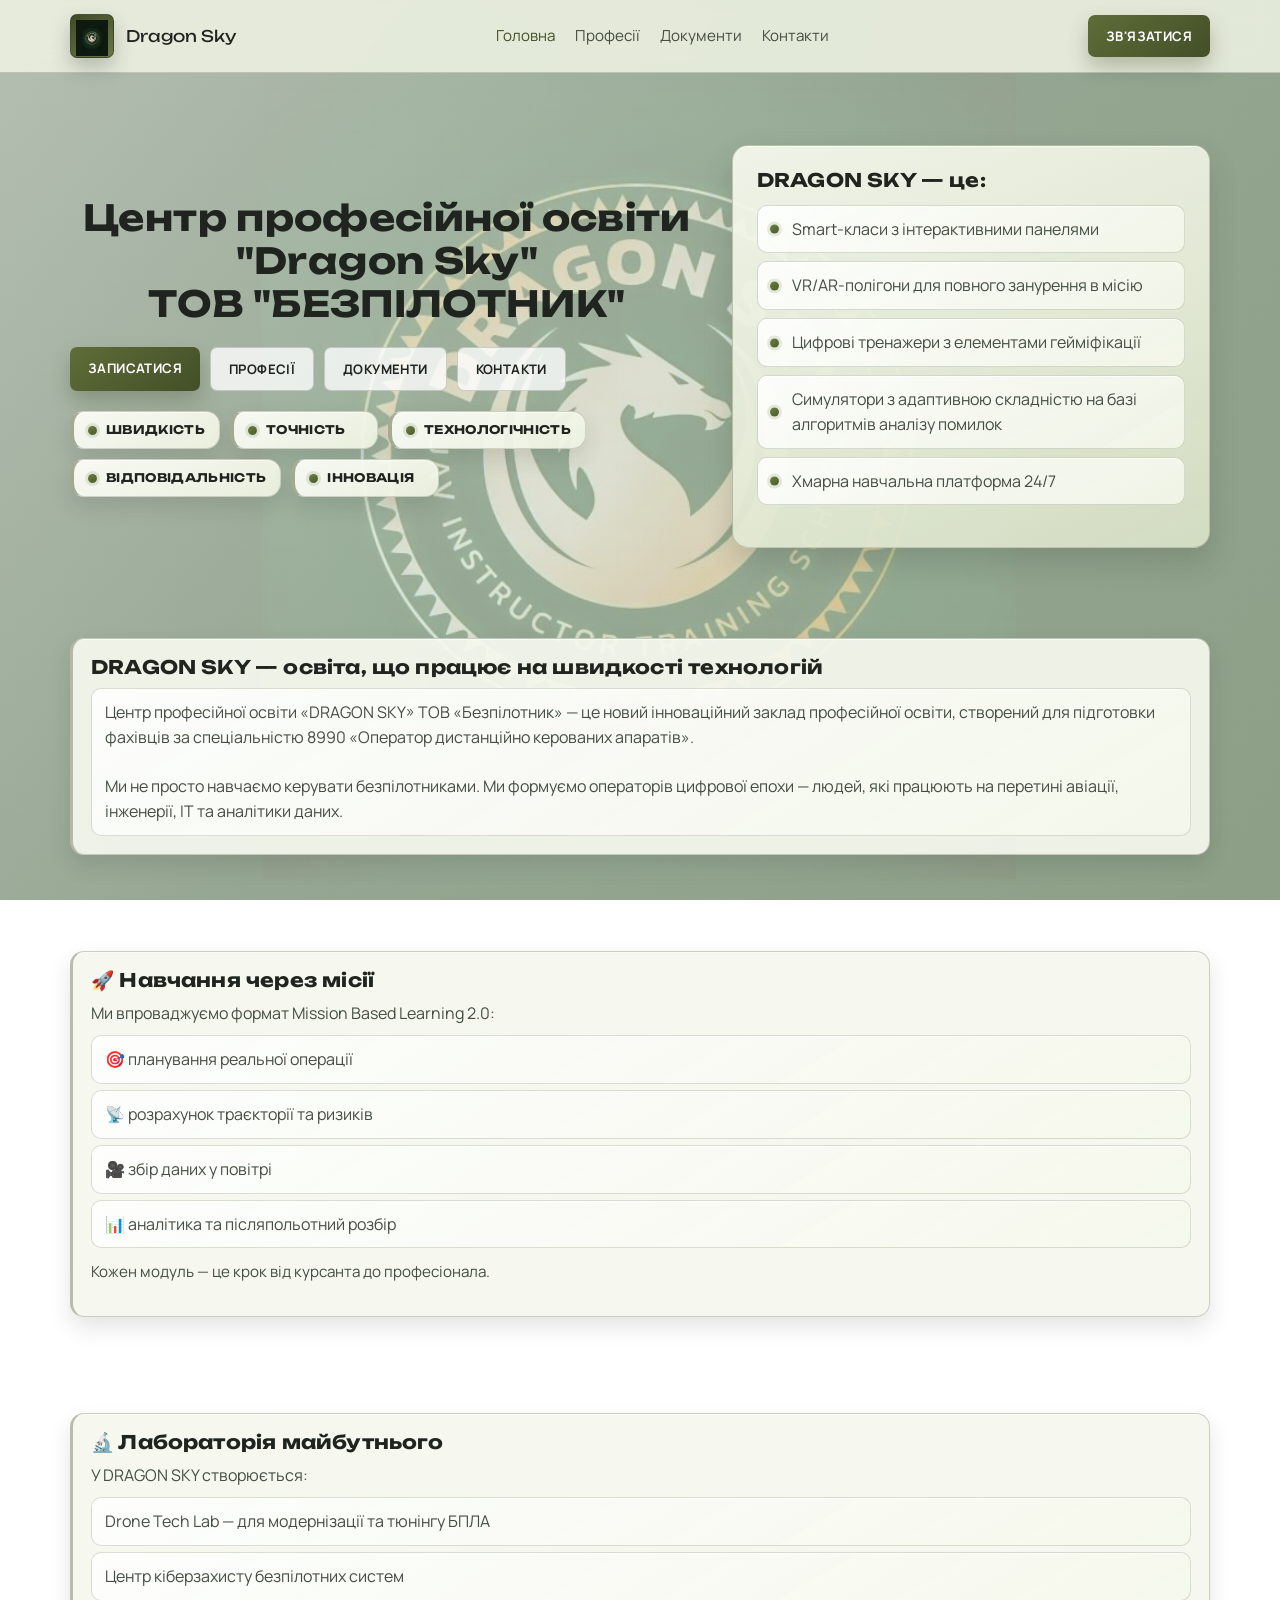
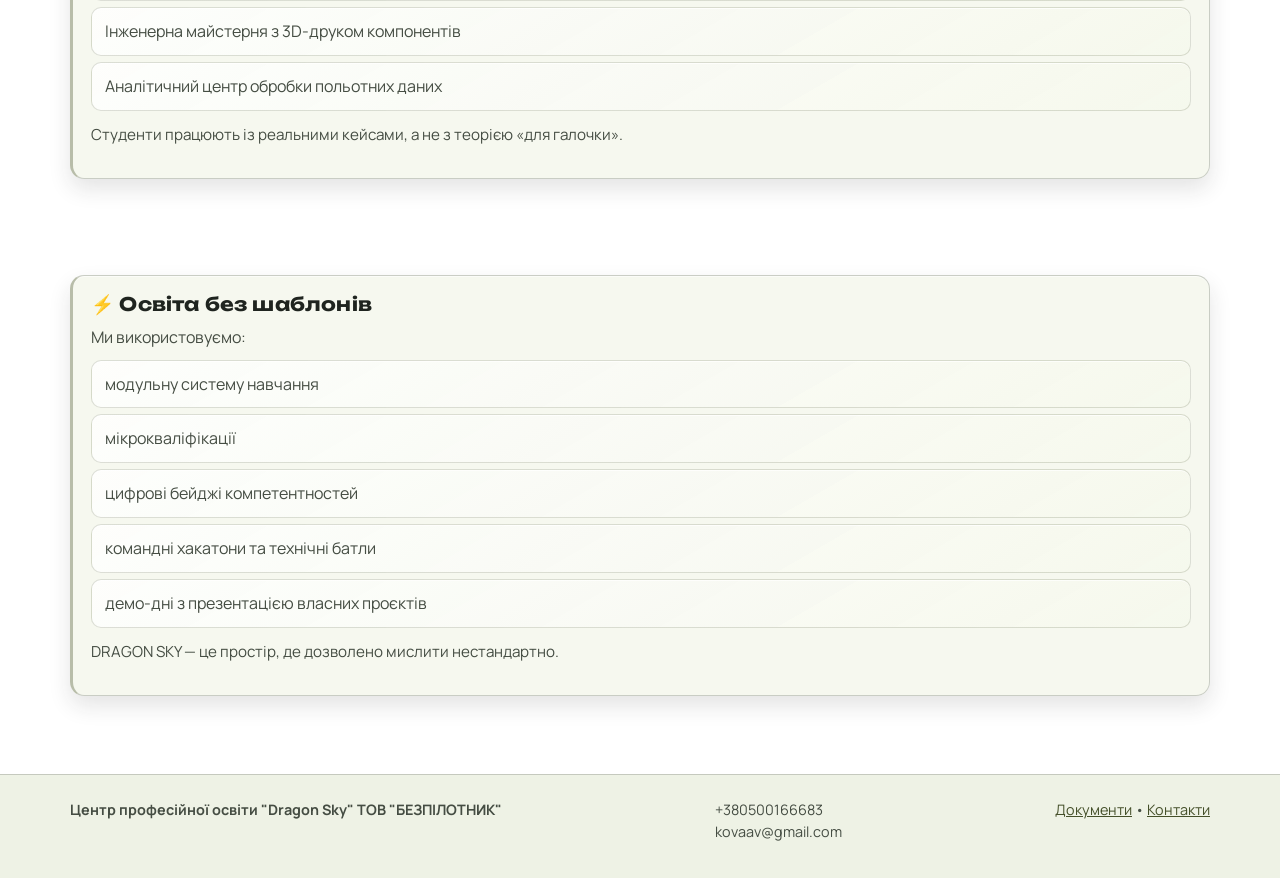
==== index.html @ 557cd629 "Add files via upload" ====
<!doctype html>
<html lang="uk">
<head>
  <meta charset="UTF-8" />
  <meta name="viewport" content="width=device-width, initial-scale=1.0" />
  <title>Dragonsky | Центр професійної освіти "Dragon Sky" ТОВ&nbsp;"БЕЗПІЛОТНИК"</title>
  <meta name="description" content="Офіційна інформація про технікум Dragonsky: програми, документи та контакти." />
  <link rel="preconnect" href="https://fonts.googleapis.com" />
  <link rel="preconnect" href="https://fonts.gstatic.com" crossorigin />
  <link href="https://fonts.googleapis.com/css2?family=Manrope:wght@400;500;700;800&family=Unbounded:wght@500;700&display=swap" rel="stylesheet" />
  <link rel="stylesheet" href="styles.css" />
</head>
<body>
  <div
    class="main-bg"
    data-bg-type="image"
    data-bg-image="logo_main.jpg"
    data-bg-video="media/main-bg.mp4"
  ></div>
  <div class="noise"></div>
  <header>
    <div class="container nav">
      <a class="brand" href="index.html"><span class="brand-badge"><img src="logo_main.jpg" alt="Dragonsky logo" /></span><span class="brand-title">Dragon Sky</span></a><button class="nav-toggle" type="button" aria-label="Відкрити меню" aria-expanded="false" data-nav-toggle>☰</button><nav class="site-nav">
        <ul>
          <li><a class="active" href="index.html">Головна</a></li>
          <li><a href="programs.html">Професії</a></li>
          <li><a href="documents.html">Документи</a></li>
          <li><a href="contacts.html">Контакти</a></li>
        </ul>
      </nav>
      <a class="btn btn-primary" href="contacts.html">Зв'язатися</a>
    </div>
  </header>

  <main class="container">
    <section class="hero">
      <div>
        <h1 class="hero-main-title">Центр&nbsp;професійної освіти <br>"Dragon Sky" ТОВ&nbsp;"БЕЗПІЛОТНИК"</h1>
        <p></p>
        <div class="hero-actions">
          <a class="btn btn-primary" href="contacts.html">Записатися</a>
          <a class="btn btn-secondary" href="programs.html">Професії</a>
          <a class="btn btn-secondary" href="documents.html">Документи</a>
          <a class="btn btn-secondary" href="contacts.html">Контакти</a>
        </div>
        <div class="stats">
          <article class="stat"><span class="stat-dot" aria-hidden="true"></span><strong>швидкість</strong></article>
          <article class="stat"><span class="stat-dot" aria-hidden="true"></span><strong>точність</strong></article>
          <article class="stat"><span class="stat-dot" aria-hidden="true"></span><strong>технологічність</strong></article>
          <article class="stat"><span class="stat-dot" aria-hidden="true"></span><strong>відповідальність</strong></article>
          <article class="stat"><span class="stat-dot" aria-hidden="true"></span><strong>інновація</strong></article>
        </div>
      </div>
      <aside class="hero-card">
        
        <h3>DRAGON SKY — це:</h3>
        <ul>
          <li>Smart-класи з інтерактивними панелями</li>
          <li>VR/AR-полігони для повного занурення в місію</li>
          <li>Цифрові тренажери з елементами гейміфікації</li>
          <li>Симулятори з адаптивною складністю на базі алгоритмів аналізу помилок</li>
          <li>Хмарна навчальна платформа 24/7</li>
        </ul>
        
      </aside>
    </section>
    <section>
      <article class="list-box">
        <h3>DRAGON SKY — освіта, що працює на швидкості технологій</h3>
        <ul>
          <li>Центр професійної освіти «DRAGON SKY» ТОВ «Безпілотник» — це новий інноваційний заклад професійної освіти, створений для підготовки фахівців за спеціальністю 8990 «Оператор дистанційно керованих апаратів».<br><br>
            Ми не просто навчаємо керувати безпілотниками. Ми формуємо операторів цифрової епохи — людей, які працюють на перетині авіації, інженерії, ІТ та аналітики даних.
          </li>
        </ul>
      </article>
    </section>
    <section>
      <article class="list-box">
        <h3>🚀 Навчання через місії</h3>
        
        <p>Ми впроваджуємо формат Mission Based Learning 2.0:</p>
        <ul>
          <li>🎯 планування реальної операції</li>
          <li>📡 розрахунок траєкторії та ризиків</li>
          <li>🎥 збір даних у повітрі</li>
          <li>📊 аналітика та післяпольотний розбір</li>
        </ul>
        <p class="hero-card-note">Кожен модуль — це крок від курсанта до професіонала.</p>
      </article>
    </section>
    

    <section>
      <article class="list-box">
        <h3>🔬 Лабораторія майбутнього</h3>
        
        <p>У DRAGON SKY створюється:</p>
        <ul>
          <li>Drone Tech Lab — для модернізації та тюнінгу БПЛА</li>
          <li>Центр кіберзахисту безпілотних систем</li>
          <li>Інженерна майстерня з 3D-друком компонентів</li>
          <li>Аналітичний центр обробки польотних даних</li>
        </ul>
        <p class="hero-card-note">Студенти працюють із реальними кейсами, а не з теорією «для галочки».</p>
      </article>
    </section>
    <section>
      <article class="list-box">
        <h3>⚡ Освіта без шаблонів</h3>
        
        <p>Ми використовуємо:</p>
        <ul>
          <li>модульну систему навчання</li>
          <li>мікрокваліфікації</li>
          <li>цифрові бейджі компетентностей</li>
          <li>командні хакатони та технічні батли</li>
          <li>демо-дні з презентацією власних проєктів</li>
        </ul>
        <p class="hero-card-note">DRAGON SKY — це простір, де дозволено мислити нестандартно.</p>
      </article>
    </section>

    

    
  
  </main>

  <footer>
    <div class="container footer-grid">
      <div><strong>Центр професійної освіти "Dragon Sky" ТОВ "БЕЗПІЛОТНИК"</strong></div>
      <div>+380500166683<br />kovaav@gmail.com</div>
      <div><a href="documents.html">Документи</a> • <a href="contacts.html">Контакти</a></div>
    </div>
  </footer>

  <script src="main-bg.js"></script>
  <script src="nav-mobile.js"></script>
</body>
</html>
---- styles.css ----
:root {
  --bg-a: #e7e9de;
  --bg-b: #dce1cc;
  --bg-c: #cfd7bb;
  --ink: #1f241f;
  --ink-soft: #454d43;
  --accent: #6a7a3d;
  --accent-dark: #45502a;
  --line: rgba(31, 36, 31, 0.2);
  --card: rgba(246, 248, 238, 0.92);
  --card-strong: rgba(240, 243, 230, 0.96);
  --success: #587748;
  --shadow: 0 14px 30px rgba(31, 36, 31, 0.16);
}

* {
  box-sizing: border-box;
  margin: 0;
  padding: 0;
}

html,
body {
  min-height: 100%;
  scroll-behavior: smooth;
}

body {
  min-height: 100vh;
  display: flex;
  flex-direction: column;
  font-family: "Manrope", "Segoe UI", sans-serif;
  color: var(--ink);
  line-height: 1.55;
  background:
    radial-gradient(circle at 7% 11%, rgba(106, 122, 61, 0.18), transparent 33%),
    radial-gradient(circle at 89% 2%, rgba(91, 109, 68, 0.16), transparent 29%),
    linear-gradient(130deg, var(--bg-a) 0%, var(--bg-b) 48%, var(--bg-c) 100%);
}

body.has-custom-main-bg {
  background: none;
}

.main-bg {
  position: fixed;
  inset: 0;
  z-index: -3;
  background-size: cover;
  background-position: center;
  background-repeat: no-repeat;
  overflow: hidden;
}

.main-bg.main-bg-logo {
  background-size: cover;
}

.main-bg video {
  width: 100%;
  height: 100%;
  object-fit: cover;
}

.main-bg::after {
  content: "";
  position: absolute;
  inset: 0;
  background:
    linear-gradient(130deg, rgba(231, 233, 222, 0.78) 0%, rgba(220, 225, 204, 0.68) 48%, rgba(207, 215, 187, 0.68) 100%);
}

.noise {
  position: fixed;
  inset: 0;
  pointer-events: none;
  opacity: 0.05;
  background-image:
    linear-gradient(rgba(34, 38, 43, 0.08) 1px, transparent 1px),
    linear-gradient(90deg, rgba(34, 38, 43, 0.08) 1px, transparent 1px);
  background-size: 22px 22px;
  z-index: -1;
}

.container {
  width: min(1140px, 92vw);
  margin: 0 auto;
}

h1,
h2,
h3 {
  font-family: "Unbounded", sans-serif;
  letter-spacing: 0.01em;
  line-height: 1.1;
}

header {
  position: sticky;
  top: 0;
  z-index: 20;
  backdrop-filter: blur(10px);
  background: rgba(236, 240, 224, 0.9);
  border-bottom: 1px solid var(--line);
}

.nav {
  display: flex;
  align-items: center;
  justify-content: space-between;
  gap: 16px;
  padding: 14px 0;
}

.brand {
  display: flex;
  gap: 12px;
  align-items: center;
  text-decoration: none;
  color: inherit;
}

.brand-badge {
  width: 44px;
  height: 44px;
  border-radius: 7px;
  background: linear-gradient(150deg, #3f4b28 0%, #687744 100%);
  border: 1px solid rgba(31, 36, 31, 0.35);
  display: grid;
  place-items: center;
  box-shadow: 0 10px 20px rgba(31, 36, 31, 0.24);
  overflow: hidden;
}

.brand-badge img {
  width: 100%;
  height: 100%;
  object-fit: contain;
  display: block;
  padding: 5px;
  filter: contrast(1.12) saturate(0.6) sepia(0.2) hue-rotate(-8deg) brightness(0.95);
}

.brand-title {
  font-family: "Unbounded", sans-serif;
  font-size: 1rem;
}

nav ul {
  display: flex;
  list-style: none;
  gap: 20px;
  font-size: 0.95rem;
}

nav a {
  color: var(--ink-soft);
  text-decoration: none;
  transition: color 0.2s ease;
}

nav a.active,
nav a:hover {
  color: var(--accent-dark);
}

.nav-toggle {
  display: none;
  width: 42px;
  height: 42px;
  border: 1px solid rgba(69, 80, 42, 0.28);
  border-radius: 10px;
  background: rgba(255, 255, 255, 0.82);
  color: #3f4b28;
  font-size: 1.35rem;
  line-height: 1;
  cursor: pointer;
}

.btn {
  border: none;
  border-radius: 7px;
  padding: 11px 18px;
  font-weight: 700;
  cursor: pointer;
  font-family: inherit;
  text-decoration: none;
  display: inline-block;
  text-transform: uppercase;
  letter-spacing: 0.03em;
  font-size: 0.82rem;
}

.btn-primary {
  color: #fff;
  background: linear-gradient(140deg, #5e6d38 0%, #434f28 100%);
  box-shadow: 0 10px 20px rgba(62, 73, 39, 0.3);
}

.btn-secondary {
  color: var(--ink);
  border: 1px solid var(--line);
  background: rgba(255, 255, 255, 0.78);
}

main {
  flex: 1;
  padding-bottom: 30px;
}

.hero {
  padding: 72px 0 42px;
  display: grid;
  grid-template-columns: 1.14fr 0.86fr;
  gap: 28px;
  align-items: center;
}

.kicker {
  display: inline-flex;
  align-items: center;
  color: #4d6539;
  border: 1px solid rgba(77, 101, 57, 0.36);
  background: rgba(77, 101, 57, 0.14);
  border-radius: 7px;
  padding: 7px 12px;
  font-size: 0.8rem;
  margin-bottom: 15px;
  text-transform: uppercase;
  letter-spacing: 0.03em;
}

h1 {
  font-size: clamp(2rem, 4vw, 3.1rem);
  margin-bottom: 14px;
}

.hero-main-title {
  font-size: clamp(1.55rem, 2.8vw, 2.35rem);
  line-height: 1.2;
  text-align: center;
  margin-inline: auto;
}


p,
li {
  color: var(--ink-soft);
}

a {
  color: var(--accent-dark);
}

.hero p {
  margin-bottom: 22px;
  max-width: 58ch;
}

.hero-actions {
  display: flex;
  gap: 10px;
  flex-wrap: wrap;
  margin-bottom: 20px;
}

.stats {
  display: flex;
  gap: 10px;
  flex-wrap: wrap;
}

.stat,
.card,
.step,
.list-box {
  background: var(--card);
  border: 1px solid var(--line);
  border-radius: 14px;
  box-shadow: 0 10px 22px rgba(31, 36, 31, 0.12), inset 0 1px 0 rgba(255, 255, 255, 0.6);
}

.stat {
  padding: 11px 14px;
  min-width: 148px;
  display: inline-flex;
  align-items: center;
  gap: 9px;
  background: linear-gradient(155deg, rgba(252, 253, 248, 0.95) 0%, rgba(237, 242, 225, 0.94) 100%);
  border-color: rgba(69, 80, 42, 0.22);
  border-left: 4px solid rgba(69, 80, 42, 0.44);
  transition: transform 0.18s ease, box-shadow 0.18s ease, border-color 0.18s ease;
}

.stat strong {
  display: inline-block;
  font-family: "Unbounded", sans-serif;
  margin-bottom: 0;
  font-size: 0.74rem;
  line-height: 1.18;
  letter-spacing: 0.028em;
  text-transform: uppercase;
  overflow-wrap: anywhere;
  word-break: break-word;
}

.stat-dot {
  width: 9px;
  height: 9px;
  border-radius: 50%;
  flex: 0 0 auto;
  background: linear-gradient(140deg, #6f8042 0%, #49572b 100%);
  box-shadow: 0 0 0 3px rgba(94, 109, 56, 0.15);
}

.stat:hover {
  transform: translateY(-2px);
  box-shadow: 0 14px 24px rgba(31, 36, 31, 0.16), inset 0 1px 0 rgba(255, 255, 255, 0.7);
  border-color: rgba(69, 80, 42, 0.36);
}

.hero-card {
  border-radius: 16px;
  background: linear-gradient(158deg, rgba(244, 247, 236, 0.95) 0%, rgba(229, 235, 215, 0.94) 56%, rgba(215, 224, 197, 0.93) 100%);
  border: 1px solid rgba(69, 80, 42, 0.26);
  padding: 24px;
  box-shadow: 0 14px 30px rgba(31, 36, 31, 0.16), inset 0 1px 0 rgba(255, 255, 255, 0.62);
}


.hero-card-kicker {
  display: inline-flex;
  align-items: center;
  border-radius: 999px;
  border: 1px solid rgba(69, 80, 42, 0.36);
  background: rgba(90, 108, 54, 0.12);
  color: #3d4925;
  font-size: 0.75rem;
  font-weight: 700;
  letter-spacing: 0.05em;
  text-transform: uppercase;
  padding: 5px 10px;
  margin-bottom: 10px;
}

.hero-card h3 {
  margin-bottom: 12px;
}

.hero-card ul,
.clean-list {
  list-style: none;
  display: grid;
  gap: 8px;
  margin: 14px 0 18px;
}

.hero-card li,
.clean-list li {
  padding: 11px 13px 11px 34px;
  border-radius: 10px;
  background: linear-gradient(150deg, rgba(255, 255, 255, 0.86) 0%, rgba(245, 248, 236, 0.82) 100%);
  border: 1px solid rgba(69, 80, 42, 0.2);
  box-shadow: inset 0 1px 0 rgba(255, 255, 255, 0.72);
  position: relative;
}

.hero-card li::before {
  content: "";
  position: absolute;
  left: 12px;
  top: 50%;
  width: 9px;
  height: 9px;
  border-radius: 50%;
  transform: translateY(-50%);
  background: linear-gradient(145deg, #6d7f41 0%, #4c5a2d 100%);
  box-shadow: 0 0 0 3px rgba(109, 127, 65, 0.16);
}

.hero-card-note {
  margin-top: 12px;
  margin-bottom: 14px;
  font-size: 0.95rem;
}

.hero-card-cta {
  width: 100%;
  text-align: center;
}

section {
  padding: 48px 0;
}

.section-head {
  display: flex;
  justify-content: space-between;
  align-items: end;
  gap: 12px;
  margin-bottom: 20px;
}

.section-head p {
  max-width: 62ch;
}

.section-flow {
  padding-top: 30px;
  padding-bottom: 30px;
}

.section-subtitle {
  margin-top: -2px;
  margin-bottom: 10px;
  font-size: 0.84rem;
  letter-spacing: 0.03em;
  text-transform: uppercase;
  color: #4f6131;
  font-weight: 700;
}

.grid-3 {
  display: grid;
  grid-template-columns: repeat(3, 1fr);
  gap: 16px;
}

.grid-2 {
  display: grid;
  grid-template-columns: repeat(2, 1fr);
  gap: 16px;
}

.card,
.list-box {
  padding: 18px;
  border-left: 3px solid rgba(69, 80, 42, 0.35);
}

.card-link {
  display: block;
  color: inherit;
  text-decoration: none;
  transition: transform 0.18s ease, box-shadow 0.18s ease, border-color 0.18s ease;
}

.card-link:hover,
.card-link:focus-visible {
  transform: translateY(-3px);
  box-shadow: 0 16px 28px rgba(31, 36, 31, 0.2);
  border-left-color: var(--accent-dark);
}

.card h3,
.list-box h3 {
  margin-bottom: 10px;
}

.program-detail h3 {
  margin-top: 22px;
}

.program-detail h3:first-of-type {
  margin-top: 0;
}

.program-detail p {
  margin: 12px 0;
}

.program-cta {
  margin-top: 14px;
}

.card ul,
.list-box ul {
  list-style: none;
  margin-top: 10px;
  display: grid;
  gap: 6px;
}

.list-box ul li {
  padding: 11px 13px;
  border-radius: 10px;
  background: linear-gradient(150deg, rgba(255, 255, 255, 0.84) 0%, rgba(245, 248, 236, 0.8) 100%);
  border: 1px solid rgba(69, 80, 42, 0.18);
  box-shadow: inset 0 1px 0 rgba(255, 255, 255, 0.7);
}

.list-box.program-detail ul {
  list-style: disc;
  display: block;
  padding-left: 20px;
  margin: 8px 0 16px;
}

.list-box.program-detail ul li {
  padding: 0;
  margin: 0 0 6px;
  border: none;
  background: none;
  box-shadow: none;
}

.list-box.program-detail ul li:last-child {
  margin-bottom: 0;
}


.list-box li img,
.list-box img {
  width: 100%;
  max-width: 520px;
  height: auto;
  display: block;
  border-radius: 8px;
}

.news-date {
  font-size: 0.8rem;
  color: var(--accent-dark);
  font-weight: 800;
  margin-bottom: 8px;
}

.process {
  display: grid;
  grid-template-columns: repeat(4, 1fr);
  gap: 12px;
}

.step {
  padding: 16px;
}

.step .num {
  display: block;
  margin-bottom: 8px;
  font-family: "Unbounded", sans-serif;
  color: var(--accent-dark);
}

.page-hero {
  padding: 58px 0 16px;
}

.page-hero h1 {
  margin-bottom: 10px;
}

.highlight {
  margin: 18px 0 0;
  background: linear-gradient(130deg, #394227 0%, #586738 100%);
  color: #fff;
  border-radius: 12px;
  padding: 24px;
  border: 1px solid rgba(255, 255, 255, 0.16);
}

.highlight p,
.highlight li {
  color: rgba(255, 255, 255, 0.86);
  margin-top: 8px;
}

.form-wrap {
  display: grid;
  grid-template-columns: 1fr 1fr;
  gap: 18px;
}

.form-card {
  background: var(--card-strong);
  border: 1px solid var(--line);
  border-radius: 10px;
  padding: 22px;
  box-shadow: var(--shadow);
}

.form-grid {
  display: grid;
  grid-template-columns: 1fr 1fr;
  gap: 12px;
}

.form-grid .full {
  grid-column: 1 / -1;
}

label {
  display: grid;
  gap: 6px;
  font-size: 0.92rem;
  color: var(--ink-soft);
}

input,
select,
textarea {
  width: 100%;
  border: 1px solid var(--line);
  border-radius: 7px;
  padding: 11px 12px;
  font: inherit;
  color: var(--ink);
  background: #fff;
}

textarea {
  min-height: 110px;
  resize: vertical;
}

.form-actions {
  display: flex;
  flex-wrap: wrap;
  gap: 10px;
  margin-top: 14px;
}

.form-note {
  margin-top: 10px;
  font-size: 0.88rem;
}

.status {
  margin-top: 10px;
  font-size: 0.92rem;
  color: var(--success);
}

.contact-list {
  list-style: none;
  display: grid;
  gap: 10px;
}

.contact-list strong {
  display: block;
  color: var(--ink);
}

.chips {
  display: flex;
  flex-wrap: wrap;
  gap: 8px;
  margin-top: 12px;
}

.chip {
  border: 1px solid var(--line);
  border-radius: 7px;
  padding: 6px 12px;
  font-size: 0.85rem;
  color: var(--accent-dark);
  background: rgba(106, 122, 61, 0.2);
  text-decoration: none;
}

.contact-map {
  border: 1px solid var(--line);
  border-radius: 10px;
  background: linear-gradient(160deg, #f1f4e6 0%, #e3ead4 100%);
  padding: 18px;
  box-shadow: var(--shadow);
}

.contact-map h3 {
  margin-bottom: 10px;
}

footer {
  border-top: 1px solid var(--line);
  padding: 24px 0 34px;
  font-size: 0.9rem;
  color: var(--ink-soft);
  background: rgba(232, 237, 220, 0.72);
}

.footer-grid {
  display: flex;
  justify-content: space-between;
  flex-wrap: wrap;
  gap: 12px;
}

@media (max-width: 980px) {
  .nav {
    position: relative;
  }

  .nav-toggle {
    display: inline-grid;
    place-items: center;
  }

  .nav > a.btn {
    display: none;
  }

  .site-nav {
    position: absolute;
    right: 0;
    top: calc(100% + 8px);
    width: min(320px, 92vw);
    z-index: 25;
  }

  .site-nav ul {
    display: none;
    grid-template-columns: 1fr;
    gap: 8px;
    background: rgba(241, 245, 232, 0.98);
    border: 1px solid rgba(69, 80, 42, 0.24);
    border-radius: 12px;
    box-shadow: 0 16px 28px rgba(31, 36, 31, 0.18);
    padding: 10px;
  }

  .nav.is-open .site-nav ul {
    display: grid;
  }

  .site-nav a {
    display: block;
    border-radius: 8px;
    padding: 10px 12px;
    background: rgba(255, 255, 255, 0.84);
    border: 1px solid rgba(69, 80, 42, 0.14);
  }

  .hero,
  .form-wrap,
  .grid-2 {
    grid-template-columns: 1fr;
  }

  .grid-3,
  .process {
    grid-template-columns: 1fr 1fr;
  }

  .hero-card {
    padding: 22px;
  }


  .section-flow {
    padding-top: 22px;
    padding-bottom: 22px;
  }
}

@media (max-width: 640px) {
  header {
    position: static;
  }

  section {
    padding: 28px 0;
  }

  .hero {
    padding: 44px 0 28px;
    gap: 20px;
  }

  h1 {
    font-size: 1.7rem;
    line-height: 1.15;
  }

  .stats {
    display: grid;
    grid-template-columns: 1fr;
    gap: 10px;
  }

  .stat {
    min-width: 0;
    width: 100%;
    padding: 10px 11px;
    gap: 7px;
  }

  .stat strong {
    font-size: 0.76rem;
    letter-spacing: 0.02em;
  }

  .stat-dot {
    width: 8px;
    height: 8px;
  }

  .grid-3,
  .process,
  .form-grid {
    grid-template-columns: 1fr;
  }

  .btn {
    width: 100%;
    text-align: center;
  }

  .list-box {
    padding: 16px;
  }

  .list-box h3 {
    font-size: 1.1rem;
  }

  .list-box ul {
    gap: 8px;
  }

  .list-box ul li {
    padding: 12px 14px;
  }

  .program-detail {
    padding: 18px;
  }

  .program-detail h3 {
    font-size: 1.1rem;
    line-height: 1.25;
    margin-top: 20px;
  }

  .program-detail p,
  .program-detail li {
    font-size: 1rem;
  }

  .program-detail ul {
    padding-left: 18px;
    margin: 8px 0 14px;
  }
}
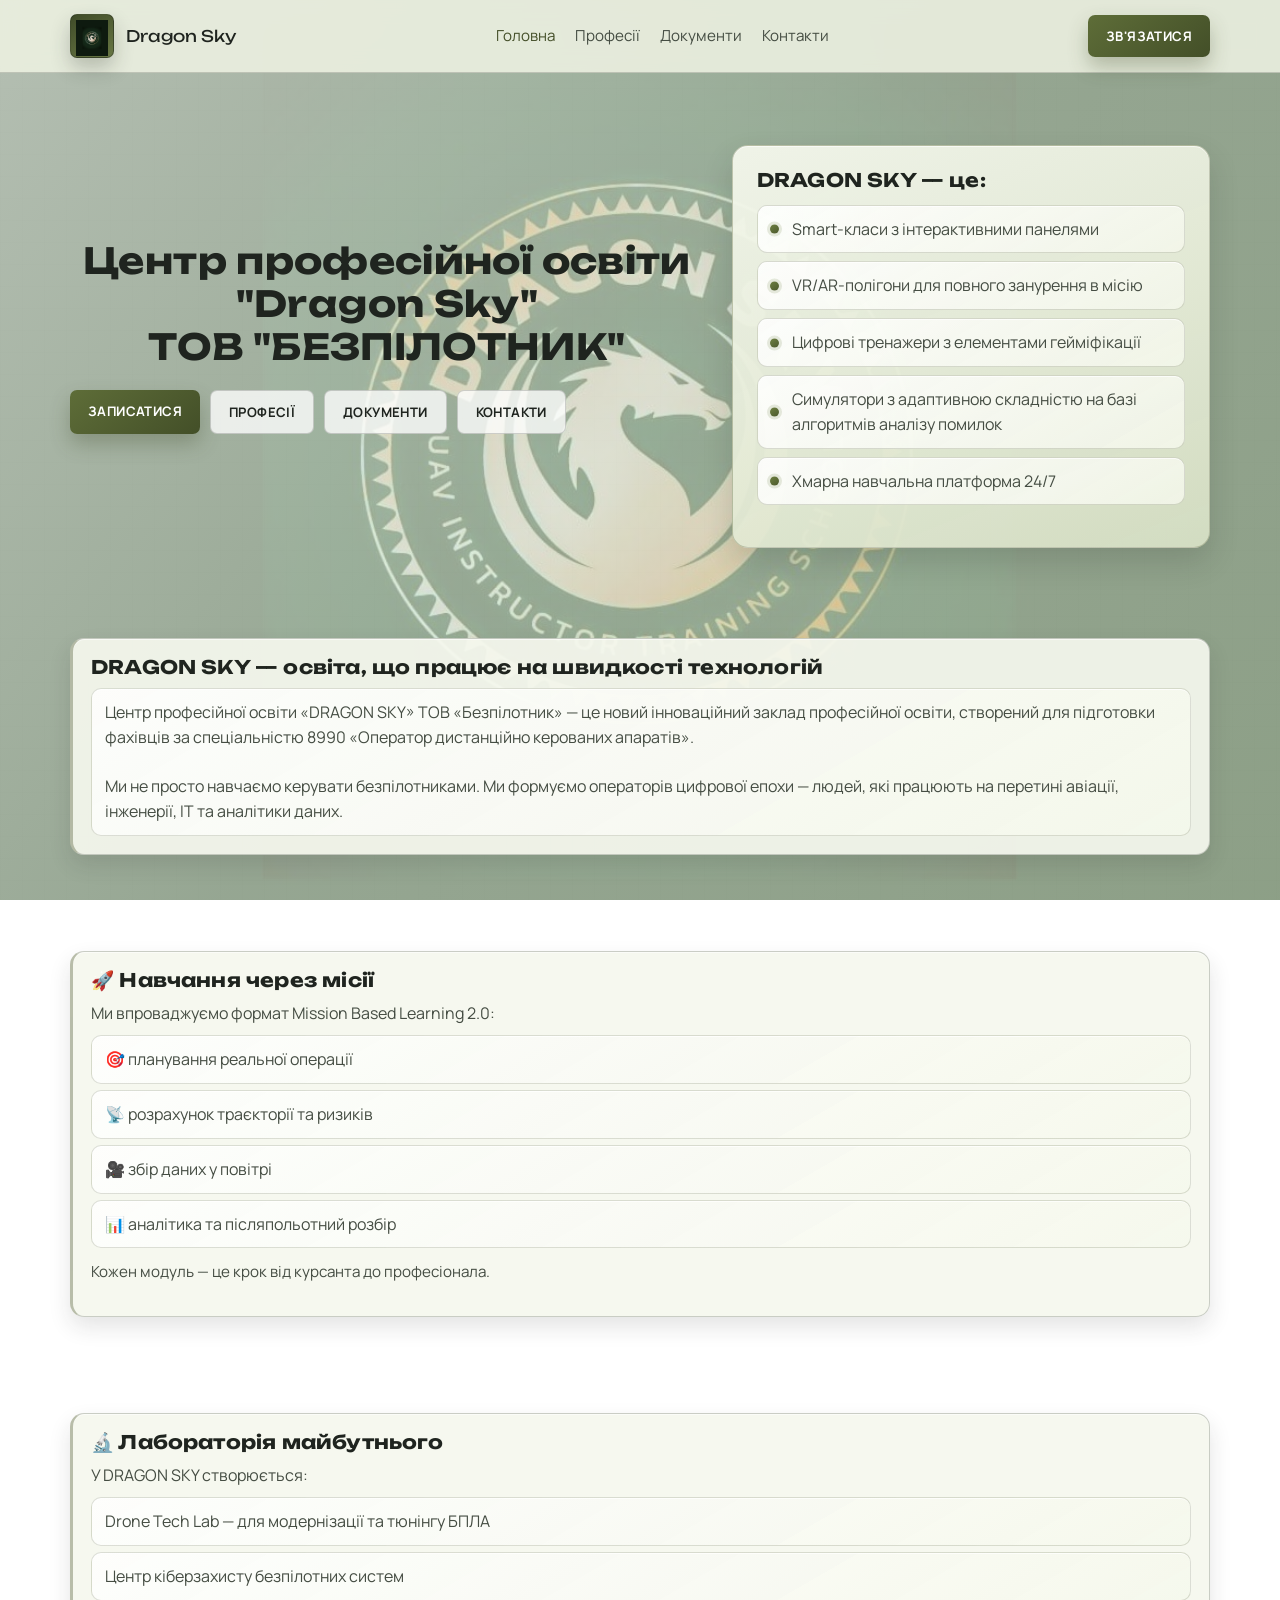
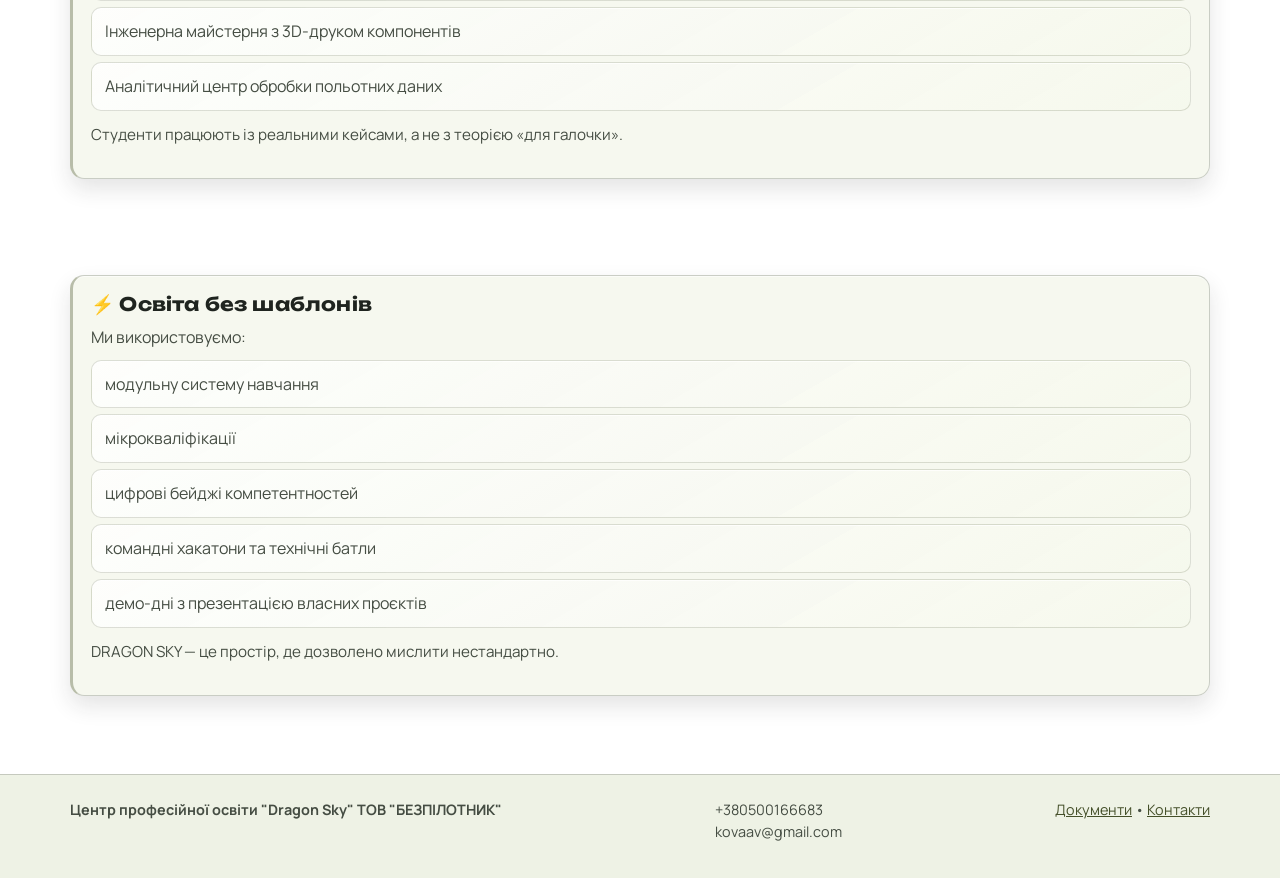
==== commit f85bde36: "Update index.html" ====
--- a/index.html
+++ b/index.html
@@ -43,13 +43,7 @@
           <a class="btn btn-secondary" href="documents.html">Документи</a>
           <a class="btn btn-secondary" href="contacts.html">Контакти</a>
         </div>
-        <div class="stats">
-          <article class="stat"><span class="stat-dot" aria-hidden="true"></span><strong>швидкість</strong></article>
-          <article class="stat"><span class="stat-dot" aria-hidden="true"></span><strong>точність</strong></article>
-          <article class="stat"><span class="stat-dot" aria-hidden="true"></span><strong>технологічність</strong></article>
-          <article class="stat"><span class="stat-dot" aria-hidden="true"></span><strong>відповідальність</strong></article>
-          <article class="stat"><span class="stat-dot" aria-hidden="true"></span><strong>інновація</strong></article>
-        </div>
+        
       </div>
       <aside class="hero-card">
         
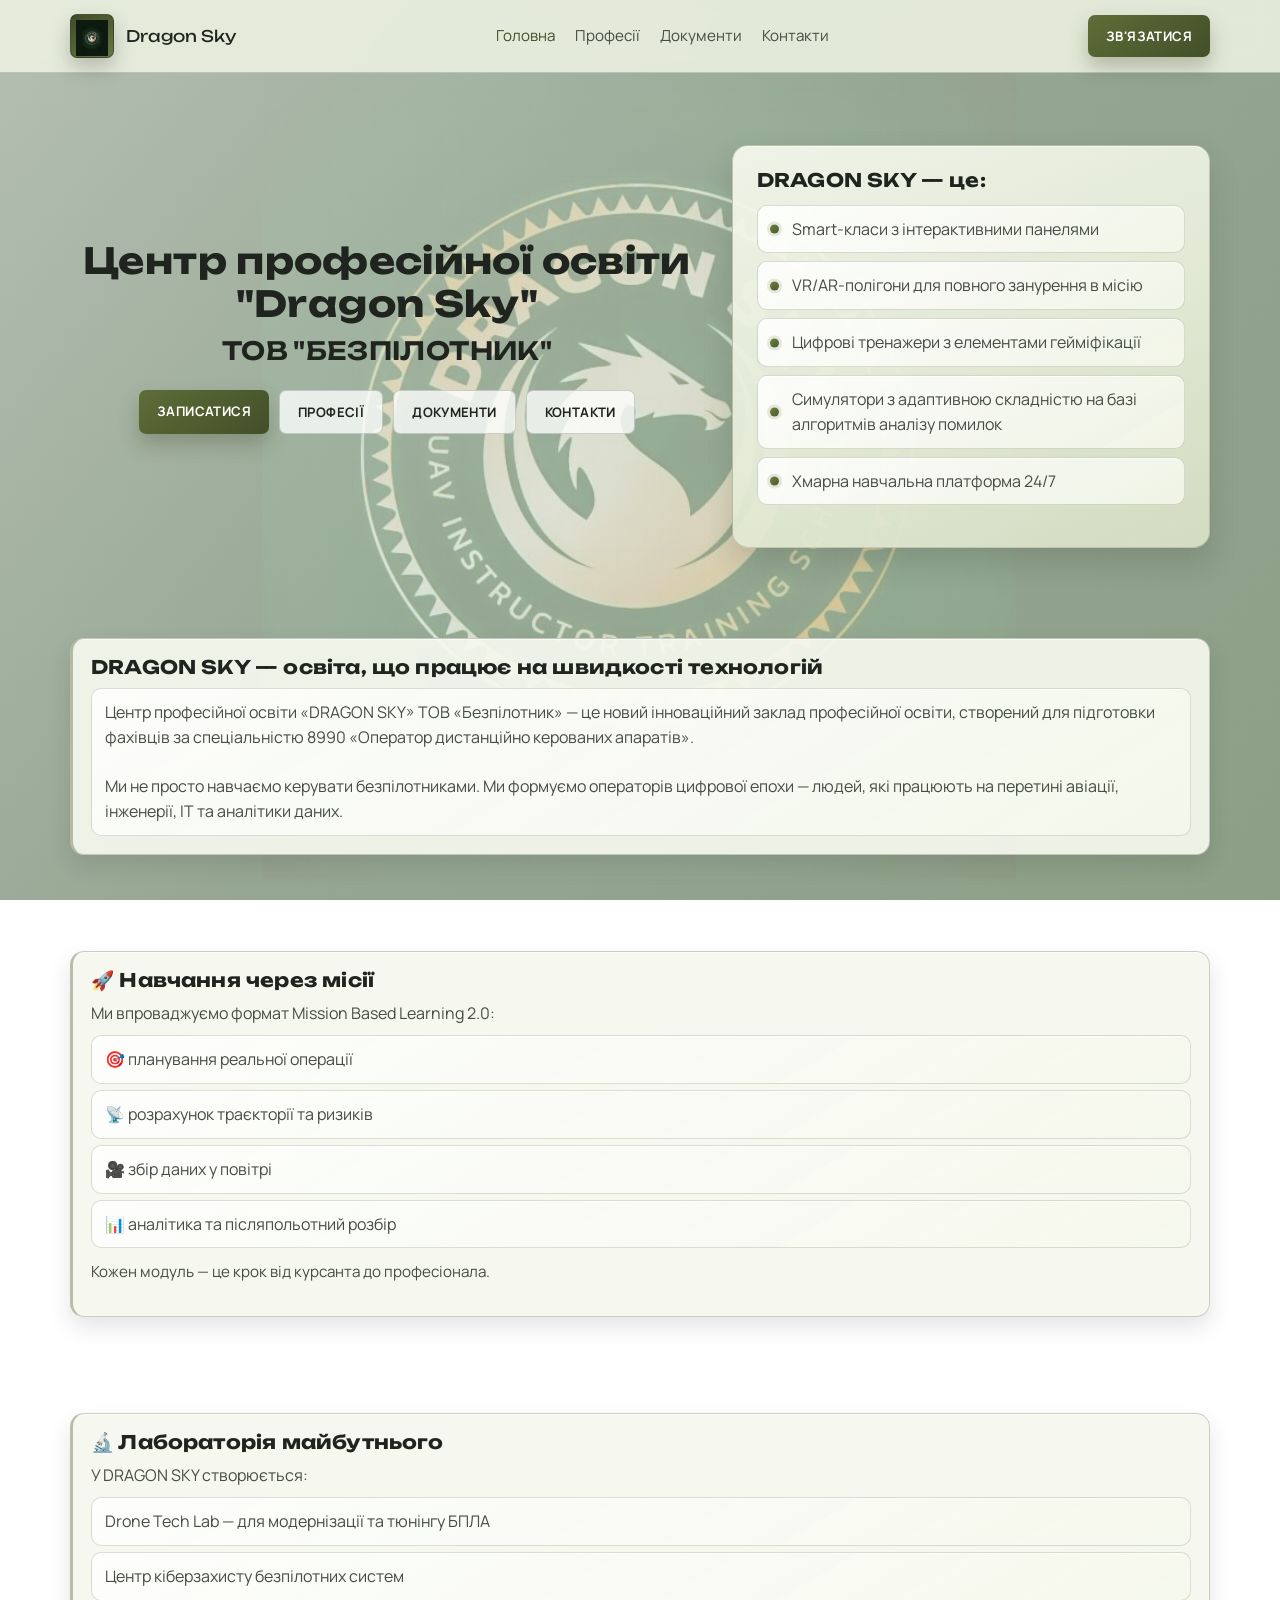
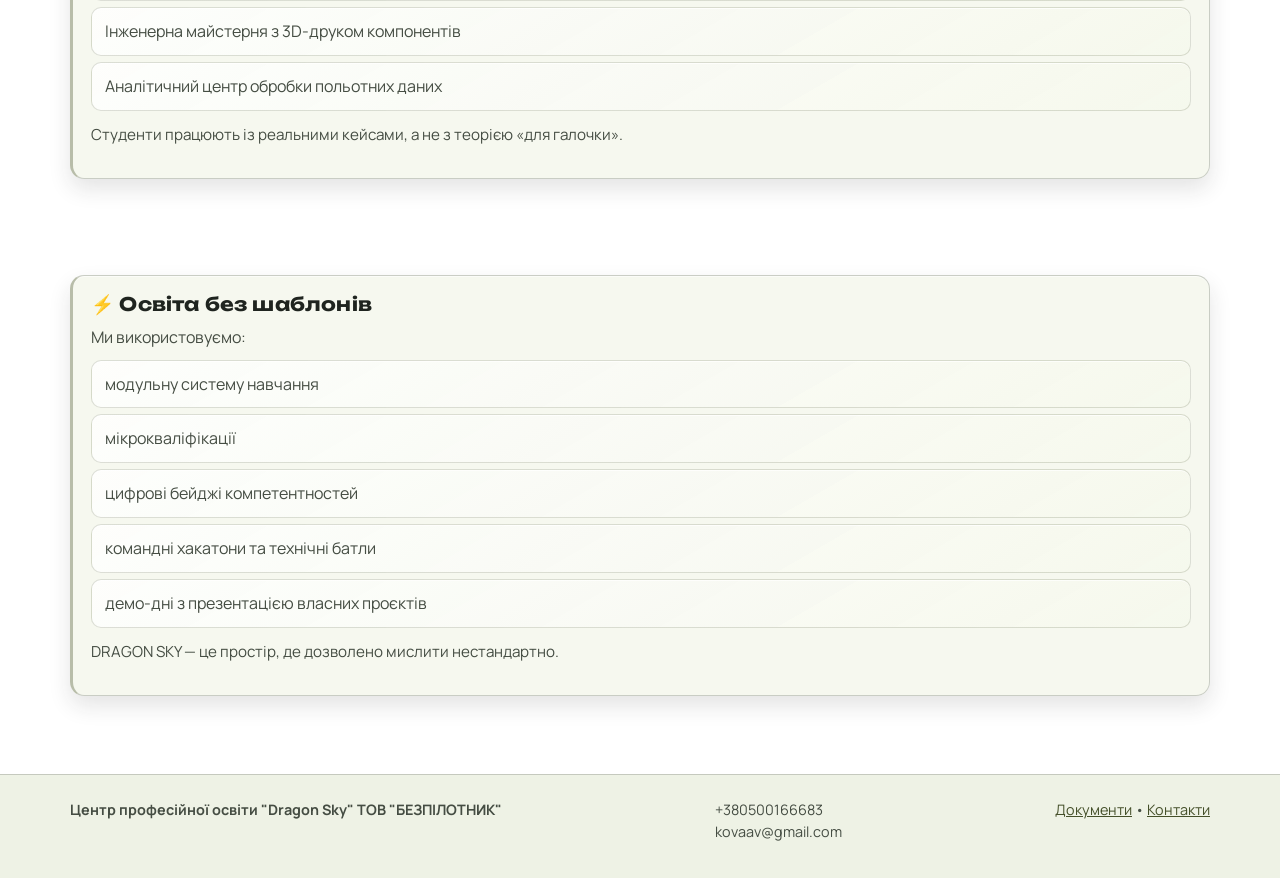
==== commit da7088dd: "Update index.html" ====
--- a/index.html
+++ b/index.html
@@ -35,9 +35,10 @@
   <main class="container">
     <section class="hero">
       <div>
-        <h1 class="hero-main-title">Центр&nbsp;професійної освіти <br>"Dragon Sky" ТОВ&nbsp;"БЕЗПІЛОТНИК"</h1>
+        <h1 class="hero-main-title">Центр&nbsp;професійної освіти <br>"Dragon Sky" <span class="company-legal-small">ТОВ&nbsp;"БЕЗПІЛОТНИК"</span></h1>
+
         <p></p>
-        <div class="hero-actions">
+        <div class="hero-actions hero-actions-center">
           <a class="btn btn-primary" href="contacts.html">Записатися</a>
           <a class="btn btn-secondary" href="programs.html">Професії</a>
           <a class="btn btn-secondary" href="documents.html">Документи</a>
--- a/styles.css
+++ b/styles.css
@@ -104,6 +104,10 @@
   border-bottom: 1px solid var(--line);
 }
 
+.hero-actions-center {
+  justify-content: center;
+}
+
 .nav {
   display: flex;
   align-items: center;
@@ -550,6 +554,12 @@
   margin-bottom: 10px;
 }
 
+.company-legal-small {
+  font-size: 0.7em;
+  font-weight: 600;
+}
+
+
 .highlight {
   margin: 18px 0 0;
   background: linear-gradient(130deg, #394227 0%, #586738 100%);
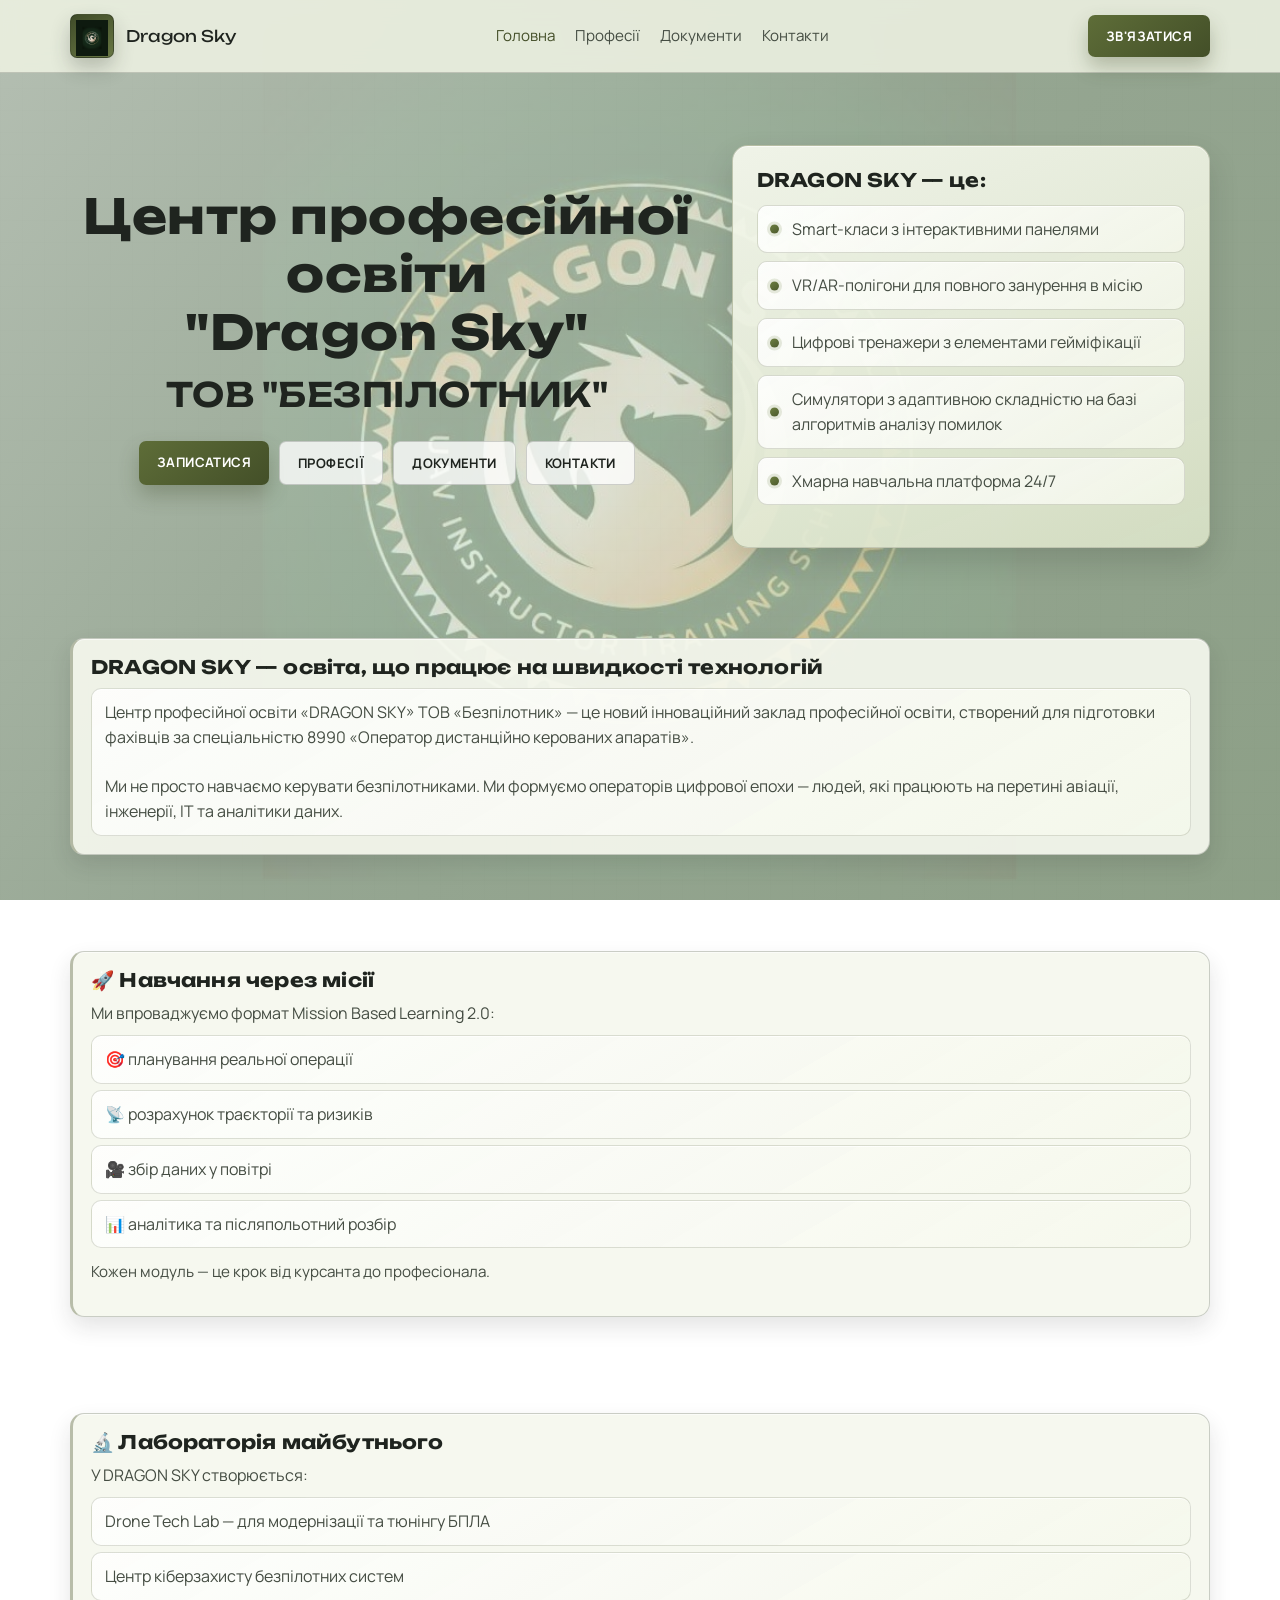
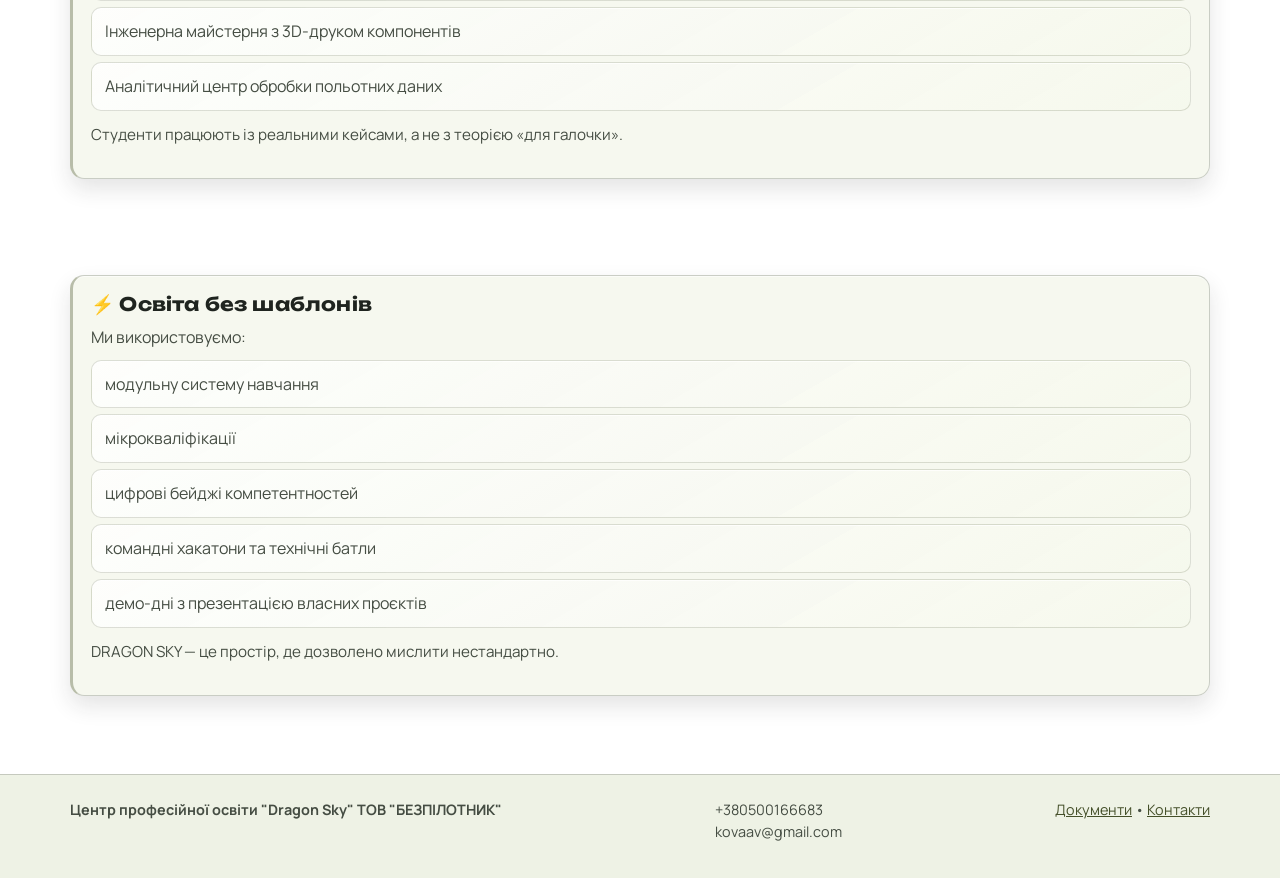
==== commit 5f5f9ef2: "Update index.html" ====
--- a/index.html
+++ b/index.html
@@ -4,7 +4,7 @@
   <meta charset="UTF-8" />
   <meta name="viewport" content="width=device-width, initial-scale=1.0" />
   <title>Dragonsky | Центр професійної освіти "Dragon Sky" ТОВ&nbsp;"БЕЗПІЛОТНИК"</title>
-  <meta name="description" content="Офіційна інформація про технікум Dragonsky: програми, документи та контакти." />
+  <meta name="description" content="Центр професійної освіти "Dragon Sky" ТОВ "БЕЗПІЛОТНИК" />
   <link rel="preconnect" href="https://fonts.googleapis.com" />
   <link rel="preconnect" href="https://fonts.gstatic.com" crossorigin />
   <link href="https://fonts.googleapis.com/css2?family=Manrope:wght@400;500;700;800&family=Unbounded:wght@500;700&display=swap" rel="stylesheet" />
--- a/styles.css
+++ b/styles.css
@@ -240,7 +240,7 @@
 }
 
 .hero-main-title {
-  font-size: clamp(1.55rem, 2.8vw, 2.35rem);
+  font-size: clamp(1.9rem, 3.8vw, 3rem);
   line-height: 1.2;
   text-align: center;
   margin-inline: auto;
